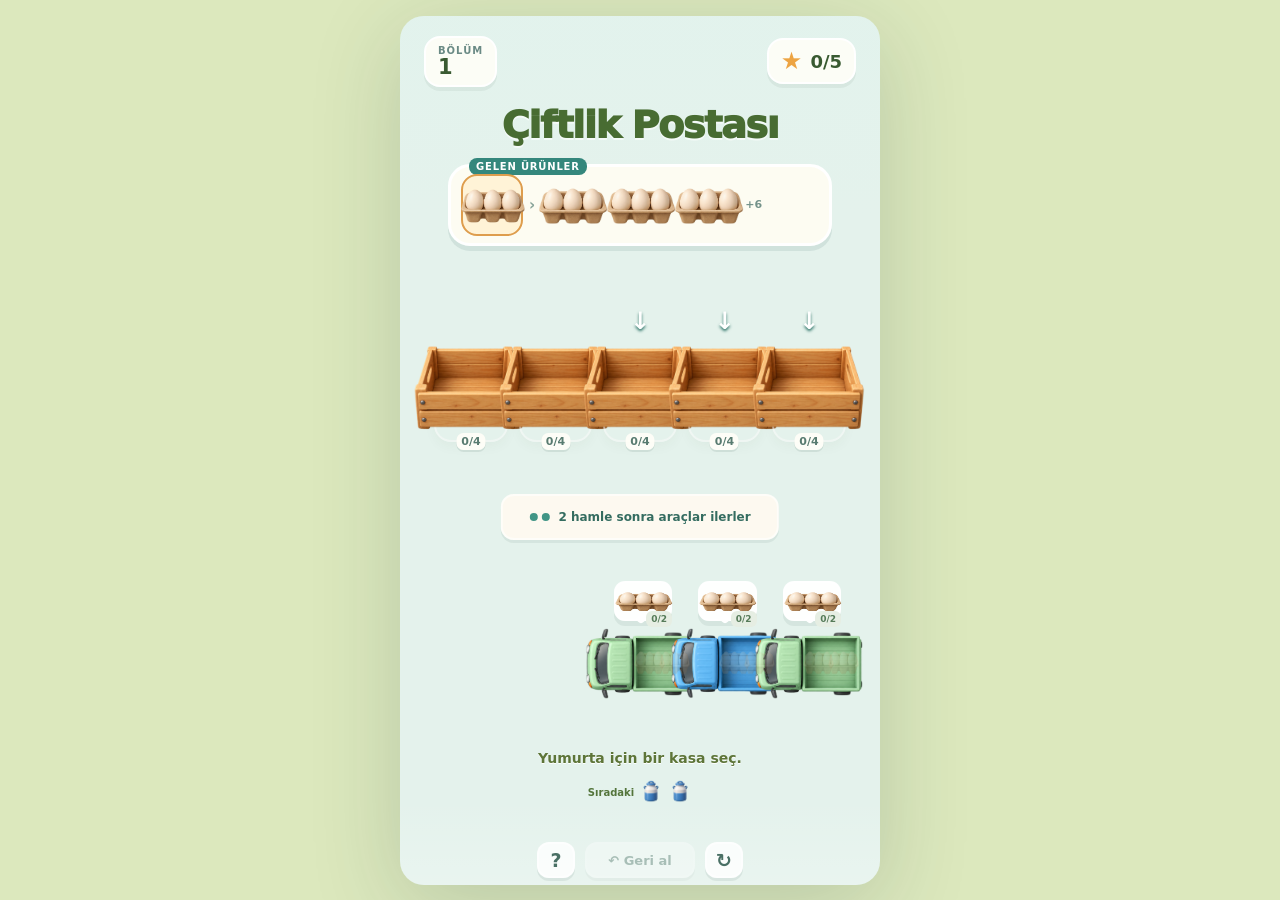
==== games/ciftlik-postasi/index.html @ 49c0c82b "Add the dispatch series: Külah Köşesi and Çiftlik Postası Both builds are the same placement loop un" ====
<!doctype html><html lang="tr"><head><meta charset="utf-8"><meta name="viewport" content="width=device-width, initial-scale=1, viewport-fit=cover"><meta name="theme-color" content="#dce8bd"><title>Çiftlik Postası</title><style>*{box-sizing:border-box}html,body{margin:0;min-height:100%;font-family:ui-rounded,'SF Pro Rounded','Nunito',system-ui,sans-serif;color:#234b4f}body{min-height:100svh;display:grid;place-items:center;background:#dbeeea}button{font:inherit;cursor:pointer;-webkit-tap-highlight-color:transparent;touch-action:manipulation}button:disabled{cursor:default}button:focus-visible{outline:3px solid #ea863e;outline-offset:3px}#game{position:relative;width:min(100vw,calc(100svh * .553),480px);aspect-ratio:420/760;isolation:isolate;overflow:hidden;background:#e4f2ec;border-radius:24px;container-type:inline-size;box-shadow:0 20px 90px #213f4130;user-select:none}body[data-game=farm]{background:#dce8bd;color:#395a31}#scene{position:absolute;inset:0;background:var(--asset0) center/100% 100% no-repeat;z-index:-2}body[data-game=farm] #scene{background-image:var(--asset1)}#scene:after{content:'';position:absolute;inset:0;background:linear-gradient(#dff4ee55,transparent 23%,transparent 90%,#ffffff30)}
.hud{position:absolute;top:2.3%;left:5%;right:5%;display:flex;align-items:center;justify-content:space-between;gap:10px}.level-chip,.goal-chip{background:#fffef8e8;border:2px solid #fff;border-radius:16px;padding:7px 12px;box-shadow:0 4px 0 #385b4b12;display:flex;align-items:center;gap:8px;font-size:clamp(12px,3.5cqw,16px);font-weight:850}.level-chip small{font-size:10px;font-weight:750;display:block;color:#6a8a85;line-height:1.2;letter-spacing:1px}.level-chip strong{font-size:21px;line-height:1}.goal-chip .star{color:#eda443;font-size:24px}.goal-chip strong{font-size:18px}.brand{position:absolute;left:6%;right:6%;top:10%;text-align:center;margin:0;font-weight:950;font-size:clamp(24px,8cqw,38px);letter-spacing:-1.3px;color:#317771;text-shadow:0 2px #fff9}body[data-game=farm] .brand{color:#486c32}.supply{position:absolute;top:18.2%;left:10%;right:10%;height:10%;display:flex;align-items:center;gap:6px;background:#fffdf3ed;border:3px solid #fff;border-radius:22px;padding:7px 10px;box-shadow:0 5px 0 #2d605d1c}.supply-caption{position:absolute;top:-9px;left:18px;background:#34877c;color:white;border-radius:8px;font-size:10px;font-weight:800;padding:3px 7px;letter-spacing:.8px}.supply-piece{position:relative;flex:1;aspect-ratio:1;max-width:62px;min-width:0}.supply-piece:first-of-type{border:2px solid #de9d4d;border-radius:16px;background:#fff3d7}.supply-piece .sprite{transform:scale(1.26)}.supply-next{font-size:15px;font-weight:900;color:#89a49a}.remaining{font-size:11px;white-space:nowrap;font-weight:800;color:#74928a}.sprite{display:block;width:100%;height:100%;background:var(--asset3) no-repeat;background-size:300% 300%;pointer-events:none}.utility{display:block;width:100%;height:100%;background:var(--asset2) no-repeat;background-size:200% 200%;pointer-events:none}
#bins{position:absolute;left:6%;right:6%;top:44%;height:15%;display:flex;gap:0;z-index:4}.bin{position:relative;flex:1;border:0;padding:0;background:none;color:#345954;min-width:0;border-radius:15px}.bin .equipment{position:absolute;inset:-4% -10% -8%;pointer-events:none}.bin .utility{transform:scale(1.23)}.bin .stored{position:absolute;left:14%;right:14%;top:20%;height:54%;display:grid;grid-template-columns:1fr 1fr;grid-template-rows:1fr 1fr;align-content:end;gap:0;pointer-events:none}.stored .sprite{transform:scale(1.45);animation:popIn .2s ease-out}.bin .bin-count{position:absolute;bottom:0;left:50%;transform:translateX(-50%);border-radius:7px;background:#fffef8ed;color:#587b70;font-size:11px;font-weight:900;min-width:29px;padding:2px 4px;box-shadow:0 2px 0 #33564a1c}.bin.no{filter:saturate(.8)}.bin.no .bin-count{color:#9e8676}.bin.ready:before{content:'';position:absolute;inset:12% 9% 0;border-radius:15px;box-shadow:0 0 0 2px #fff8,0 5px 14px #344c2a0d;pointer-events:none}.bin.aim:after{content:'↓';position:absolute;top:-23%;left:0;right:0;text-align:center;font-size:24px;font-weight:900;color:#fff;text-shadow:0 2px 3px #32766b;animation:nudge 1.2s ease-in-out infinite}.bin:active{transform:translateY(3px)}.bin:focus-visible{outline-offset:-5px}.step-chip{position:absolute;top:65%;left:50%;transform:translateX(-50%);min-width:58%;height:5.3%;display:flex;align-items:center;justify-content:center;gap:9px;border-radius:13px;background:#fffaf0eb;color:#346c60;border:2px solid #fff8;box-shadow:0 3px 0 #35594d15;font-size:12px;font-weight:800;white-space:nowrap}.steps{display:flex;gap:4px}.steps i{display:block;width:8px;height:8px;background:#419586;border-radius:50%}.steps i.used{background:#c4d5ce}.step-chip.urgent{color:#a9632d;background:#fff0d7}.step-chip.urgent .steps i:not(.used){background:#d69545}.lane{position:absolute;left:6%;right:6%;top:76.5%;height:16%;z-index:5}.actor{position:absolute;width:20%;height:100%;transition:left .32s cubic-bezier(.2,.8,.3,1),opacity .28s,transform .32s}.portrait{position:absolute;bottom:0;left:2%;width:96%;aspect-ratio:1;pointer-events:none}.portrait .sprite{transform:scale(1.35)}.order{position:absolute;top:-49%;left:11%;width:78%;height:85%;background:#fffffff0;border:2px solid #fffc;border-radius:18px;box-shadow:0 5px 0 #35584d15;z-index:2}.order:after{content:'';position:absolute;bottom:-7px;left:calc(50% - 6px);width:12px;height:12px;background:#fff;border-radius:0 0 4px 0;transform:rotate(45deg);z-index:-1}.order .cone{position:absolute;width:66%;height:49%;bottom:-2%;left:17%;z-index:0}.order .cone .sprite{transform:scale(1.38)}.order .scoop{position:absolute;width:78%;aspect-ratio:1;left:11%;top:13%;z-index:2;opacity:.18;filter:grayscale(.3);transition:opacity .2s}.order .scoop + .scoop{top:-7%;z-index:3}.order .scoop .sprite{transform:scale(1.3)}.order .scoop.on{opacity:1;filter:none}.order .scoop.on.arrived{animation:scoopLand .32s ease-out}.order .want{position:absolute;font-size:9px;bottom:2px;right:-3px;font-weight:900;padding:2px 4px;border-radius:6px;background:#e6eee3;color:#567b59;z-index:4}.actor.full .order{border-color:#76b780}.actor.full .want{background:#579f64;color:white}.actor.full .portrait{animation:happy .5s ease-out}.actor.exiting{transform:translateX(-90%) rotate(-7deg);opacity:0}.actor.entering{opacity:0;transform:translateX(80%)}
.farm .truck{position:absolute;inset:0 -10% -9%;}.farm .truck .utility{transform:scale(1.55)}.farm .cargo{position:absolute;left:43%;right:-4%;top:31%;height:33%;display:flex;gap:1px;z-index:2}.cargo .sprite{flex:1;opacity:.19;transform:scale(1.45)}.cargo .sprite.on{opacity:1}.farm .order{top:-18%;left:19%;height:32%;width:69%;border-radius:11px;display:flex;align-items:center;justify-content:center;padding:2px;gap:0}.farm .order .sprite{width:32px;height:32px;flex:1;transform:scale(1.3)}.farm .order .want{font-size:9px;bottom:-8px;right:-2px}.farm .order:after{width:8px;height:8px;bottom:-4px}.lane.farm{top:74%;height:13%}.hint{position:absolute;top:91.7%;left:5%;right:5%;text-align:center;font-size:clamp(11px,3.2cqw,14px);font-weight:800;color:#42756b;text-shadow:0 1px #fff;min-height:20px;margin:0}body[data-game=farm] .hint{top:88.2%;color:#5d7538}.next-orders{position:absolute;top:92%;left:9%;right:9%;display:flex;align-items:center;justify-content:center;gap:5px;font-size:10px;font-weight:800;color:#54753b}.next-orders .sprite{width:24px;height:24px}.ice .next-orders{display:none}.controls{position:absolute;bottom:1.5%;left:7%;right:7%;display:flex;align-items:center;justify-content:center;gap:10px;z-index:10}.control{border:2px solid #fff9;min-height:36px;border-radius:12px;background:#fffc;box-shadow:0 3px 0 #35584d18;color:#4a7065;font-size:13px;font-weight:850;padding:7px 12px}.control:disabled{opacity:.4}.control.icon{width:38px;padding:5px;font-size:19px}.controls #undo{min-width:110px}.fly{position:absolute;width:46px;height:46px;pointer-events:none;z-index:15}.fly .sprite{transform:scale(1.25)}.reward{position:absolute;pointer-events:none;font-size:22px;font-weight:950;color:#fff;text-shadow:0 2px #47885d;z-index:20;animation:rewardUp .9s ease-out forwards}.modal{position:absolute;inset:0;z-index:30;display:grid;place-items:center;padding:7%;background:#264c4260;backdrop-filter:blur(5px)}.modal[hidden]{display:none}.modal-card{background:#fffcf3;border:4px solid #fff;border-radius:27px;padding:24px 20px;box-shadow:0 12px 0 #315e4020;text-align:center;width:100%;max-height:94%;overflow:auto}.modal h2{font-size:27px;line-height:1.1;margin:8px 0 15px;letter-spacing:-.8px}.modal p{font-size:15px;line-height:1.6;margin:10px 0 20px;color:#58736a}.modal button{border:0;border-radius:14px;padding:13px 16px;background:#377f6e;color:#fff;font-weight:850;font-size:15px;box-shadow:0 4px 0 #285f55;margin:5px}.modal .secondary{background:#e6ecd9;color:#4e6c42;box-shadow:0 4px 0 #c9d4b8}.modal .stars{font-size:35px;color:#e9aa43;letter-spacing:3px}.modal .help-copy{text-align:left}.modal .help-copy p{margin:10px 0;font-size:14px}.load-status{position:absolute;inset:0;display:grid;place-items:center;background:#edf5e5;z-index:50;color:#4b7156;font-weight:800;font-size:18px}.load-status[hidden]{display:none}.ice .next-orders{display:none}.smallnote{font-size:12px;color:#7d937d;margin-top:10px}
@keyframes popIn{from{transform:scale(.8);opacity:.3}to{transform:scale(1.45);opacity:1}}@keyframes nudge{0%,100%{transform:translateY(-3px)}50%{transform:translateY(2px)}}@keyframes scoopLand{0%{transform:translateY(-18px)}65%{transform:scale(1.15,.85)}100%{transform:none}}@keyframes happy{0%,100%{transform:none}30%{transform:translateY(-6px) rotate(-4deg)}70%{transform:translateY(-2px) rotate(3deg)}}@keyframes rewardUp{0%{opacity:0;transform:translateY(12px)}30%{opacity:1}100%{opacity:0;transform:translateY(-40px)}}
@media(max-width:340px){.control{font-size:12px;padding:7px 9px}.brand{font-size:26px}.level-chip,.goal-chip{padding:5px 8px}.step-chip{font-size:11px}.supply{gap:3px;padding:7px}.order{border-radius:13px}}@media(max-height:680px){#game{width:min(100vw,calc(100svh * .553));border-radius:10px}.control{min-height:32px;padding:5px 9px}.hud{top:1.4%}.brand{top:9.2%}.modal p{font-size:14px}}@media(prefers-reduced-motion:reduce){*,*:before,*:after{animation:none!important;transition:none!important}}
/* Scene anchors measured against the selected artwork. */
#bins{top:42.5%;height:12.5%}.bin .equipment{inset:auto;top:0;left:-10%;width:120%;aspect-ratio:1;height:auto}.bin .stored{top:24%;height:44%}.bin .bin-count{bottom:4%}.bin.ready:before{inset:17% 9% 12%}.bin.aim:after{top:-21%}.step-chip{top:58.5%}.lane{top:76%;height:15%}.order{top:-48%}.hint{top:91.5%}.supply{top:17%;height:9.5%}
body[data-game=farm] #bins{top:36.5%;height:14%}body[data-game=farm] .step-chip{top:55%}body[data-game=farm] .lane{top:69%;height:13%}body[data-game=farm] .hint{top:84.5%}body[data-game=farm] .next-orders{top:88%}body[data-game=farm] .bin .stored{top:21%;height:46%}.farm .truck{inset:auto;top:0;left:-10%;width:120%;aspect-ratio:1}.farm .truck .utility{transform:scale(1.2)}.farm .cargo{top:26%;height:30%;left:47%;right:-4%}.farm .order{top:-30%;height:35%}
.controls{bottom:.7%}.hint{top:91.5%}

/* Name, requested amount and remaining scoops are always explicit. */
.order-label{position:absolute;left:-9%;width:118%;top:-34px;padding:4px 2px;background:#fffdf5;border:2px solid #fff;border-radius:10px;box-shadow:0 3px 0 #35584d15;text-align:center;line-height:1.05;z-index:8;color:#315c56;white-space:nowrap}.order-label strong{display:block;font-size:13px;letter-spacing:-.4px}.order-label small{display:block;font-size:11px;margin-top:3px;font-weight:800;color:#785f49}.actor.full .order-label{background:#ecf7e7;border-color:#9bcb96}.actor.full .order-label small{color:#46864a}.order .scoop{opacity:.48;filter:none}.order .scoop.on{opacity:1}.order .want{font-size:10px;padding:3px 5px;right:-3px}.ice .order{width:84%;left:8%}
</style></head><body data-game="farm"><main id="game" class="farm" aria-label="Çiftlik Postası"><div id="scene"></div><div class="hud"><div class="level-chip"><span><small>BÖLÜM</small><strong id="level">1</strong></span></div><div class="goal-chip"><span class="star">★</span><strong id="delivered">0/5</strong></div></div><h1 class="brand">Çiftlik Postası</h1><div id="supply" class="supply"></div><div id="bins" aria-label="Yükleme kasaları"></div><div id="stepChip" class="step-chip"><span id="steps" class="steps"></span><span id="stepText"></span></div><div id="lane" class="lane farm"></div><p id="hint" class="hint" aria-live="polite"></p><div class="next-orders" id="nextOrders"></div><nav class="controls" aria-label="Oyun kontrolleri"><button class="control icon" id="help" aria-label="Nasıl oynanır">?</button><button class="control" id="undo">↶ Geri al</button><button class="control icon" id="retry" aria-label="Bölümü tekrar oyna">↻</button></nav><div class="modal" id="modal" hidden><section class="modal-card" id="modalBody"></section></div><div id="loading" class="load-status">Çiftlik Postası açılıyor…</div></main><script>const BASE='../';</script><script>/* Shared placement/dispatch rules; each game has its own scene and presentation. */
(function(){"use strict";
var PREFILL=3, rng=1;
function rnd(n){rng=(Math.imul(rng,1664525)+1013904223)>>>0;return Math.floor(rng/4294967296*n);}
var SPEED = 2, CAR_CAP = 2;

/* İlk dört bölüm elle yazıldı: 1. bölüm öğretme bölümü — 2 renk, karışım yok,
   yani her sıvı zaten şeritteki arabaya ait. Oyuncu kuralı kaybederek değil,
   çalıştığını görerek öğrenir. */
var EARLY = [
  null,
  { colors:2, cars:5, win:0 },
  { colors:3, cars:6, win:0 },
  { colors:3, cars:6, win:1 },
  { colors:3, cars:7, win:2 }
];

function cfgFor(n){
  var cols = (n < 13) ? 5 : 4;
  var e = EARLY[n];
  /* 1. bölümde şerit SEYREK başlar: 1-2 demo dolu araba, 3-4 boş, 5'te ilk gerçek
     araba. Dolu şerit "her şey hazır" izlenimi verip oyuncuyu bastırıyordu. */
  var prefill = PREFILL;
  if(e) return { colors:e.colors, cols:5, cap:4, speed:SPEED, cars:e.cars, win:e.win, prefill:prefill };
  return {
    colors : 3,
    cols   : cols,
    cap    : 4,
    speed  : SPEED,
    prefill: prefill,
    cars   : Math.min(14, 6 + Math.floor(n/2)),
    /* 4 sütunda tampon azaldığı için pencere tavanı da 3'e iner;
       zorluk artışı sütun kaybından geliyor, karışımı üstüne yığmaya gerek yok. */
    win    : Math.min(cols === 4 ? 3 : 4, Math.floor(n/3) + 1)
  };
}

/* greedy çözücü — SADECE yapısal Evet/Hayır kontrolü.
   Zorluk ölçüsü değildir; çözücü fail-oranı gerçek winrate'i yansıtmaz. */
function solvable(cfg, src, res){
  var i, s, C = cfg.cols;
  var tubes = []; for(i=0;i<C;i++) tubes.push({c:null,n:0});
  var lane = []; for(i=0;i<C;i++) lane.push(null);
  var q = src.map(function(c){ return {c:c.c, cap:c.cap, fill:0}; });
  var qi = 0;
  for(s=C-1; s>=C-cfg.prefill && qi<q.length; s--) lane[s] = q[qi++];
  var strikes=0, ri=0, tick=0, guard=0;

  function drain(){
    for(var s=0;s<C;s++){
      var car=lane[s], tb=tubes[s];
      if(car && tb.n>0 && tb.c===car.c && car.fill<car.cap){
        var k=Math.min(car.cap-car.fill, tb.n);
        car.fill+=k; tb.n-=k; if(tb.n===0) tb.c=null;
      }
    }
  }
  function advance(){
    if(lane[0] && lane[0].fill<lane[0].cap) strikes++;
    for(var s=0;s<C-1;s++) lane[s]=lane[s+1];
    lane[C-1] = (qi<q.length) ? q[qi++] : null;
    drain();
  }
  function laneEmpty(){ for(var s=0;s<C;s++) if(lane[s]) return false; return true; }

  while(ri<res.length && guard++<6000){
    var c=res[ri], pick=-1;
    for(s=0;s<C;s++){                             // 1) hizadaki muhtaç araba
      var car=lane[s], tb=tubes[s];
      if(car && car.c===c && car.fill<car.cap && tb.n<cfg.cap && (tb.n===0||tb.c===c)){ pick=s; break; }
    }
    if(pick<0) for(s=0;s<C;s++)                   // 2) aynı renk, yer var
      if(tubes[s].c===c && tubes[s].n<cfg.cap){ pick=s; break; }
    if(pick<0) for(s=0;s<C;s++)                   // 3) boş tüp
      if(tubes[s].n===0){ pick=s; break; }
    if(pick<0) return false;
    tubes[pick].c=c; tubes[pick].n++; ri++;
    drain();
    if(++tick>=cfg.speed){ tick=0; advance(); }
    if(strikes>0) return false;
  }
  while(guard++<6000){
    var done=true; for(i=0;i<C;i++) if(tubes[i].n>0) done=false;
    if(done) return true;
    if(qi>=q.length && laneEmpty()) return false;
    advance();
    if(strikes>0) return false;
  }
  return false;
}

/* Hedef pencereyle başlar; üretemezse pencereyi BİRER BİRER kısar.
   Doğrudan 0'a düşmek geç bölümleri kolaylaştırıyordu — eğri ters dönüyordu. */
function buildLevel(n){
  var cfg = cfgFor(n), w, attempt, i, k;
  for(w = cfg.win; w >= 0; w--){
    for(attempt=0; attempt<150; attempt++){
      var q=[];
      for(i=0;i<cfg.cars;i++) q.push({id:i, c:rnd(cfg.colors), cap:CAR_CAP, fill:0});
      var res=[];
      for(i=0;i<q.length;i++) for(k=0;k<q[i].cap;k++) res.push(q[i].c);
      if(w>0) for(i=0;i<res.length;i++){
        var j=i+rnd(w+1);
        if(j<res.length){ var t=res[i]; res[i]=res[j]; res[j]=t; }
      }
      if(solvable(cfg,q,res)) return {cfg:cfg, q:q, res:res, win:w, tries:attempt+1};
    }
  }
  return null;
}


class Core{
 constructor(level){this.start(level||1)}
 start(n){rng=(20260908+n*7919)>>>0;let l=buildLevel(n);if(!l)throw new Error("Bölüm hazırlanamadı");this.s={level:n,cfg:l.cfg,res:l.res,ri:0,bins:Array.from({length:l.cfg.cols},()=>({c:null,n:0})),lane:Array(l.cfg.cols).fill(null),queue:l.q.map((o,i)=>({...o,id:i})),qi:0,tick:0,moves:0,delivered:0,total:l.q.length,over:null};this.history=[];for(let i=l.cfg.cols-1;i>=l.cfg.cols-l.cfg.prefill;i--)this.s.lane[i]=this.s.queue[this.s.qi++];}
 head(){return this.s.res[this.s.ri]??-1}
 can(i){let b=this.s.bins[i],c=this.head();return !this.s.over&&c>=0&&b&&b.n<4&&(!b.n||b.c===c)}
 any(){return this.s.bins.some((_,i)=>this.can(i))}
 drain(events){this.s.lane.forEach((o,i)=>{let b=this.s.bins[i];if(o&&b.n&&b.c===o.c&&o.fill<o.cap){let k=Math.min(b.n,o.cap-o.fill);let before=o.fill;o.fill+=k;b.n-=k;if(!b.n)b.c=null;events.push({type:"serve",col:i,c:o.c,id:o.id,amount:k,from:before});if(o.fill===o.cap){this.s.delivered++;events.push({type:"complete",col:i,id:o.id,c:o.c});}}});}
 shift(events){let out=this.s.lane[0];if(out){events.push({type:"exit",id:out.id,ok:out.fill===out.cap});if(out.fill<out.cap)this.s.over="miss";}this.s.lane.shift();this.s.lane.push(this.s.queue[this.s.qi++]||null);events.push({type:"shift"});this.drain(events)}
 check(){if(this.s.over)return;if(this.s.delivered===this.s.total){this.s.over="win";return;}if(!this.any()){let progress=this.s.bins.some(b=>b.n&&[...this.s.lane,...this.s.queue.slice(this.s.qi)].some(o=>o&&o.c===b.c&&o.fill<o.cap));if(!progress)this.s.over="lock";}}
 place(i){if(!this.can(i))return [];this.history.push(JSON.stringify(this.s));if(this.history.length>5)this.history.shift();let c=this.head(),b=this.s.bins[i];this.s.ri++;b.c=c;b.n++;this.s.moves++;let ev=[{type:"place",col:i,c}];this.drain(ev);if(++this.s.tick===2){this.s.tick=0;this.shift(ev)}this.check();return ev;}
 auto(){let ev=[];if(this.s.over||this.any())return ev;this.s.tick=0;this.shift(ev);this.check();return ev}
 undo(){if(!this.history.length)return false;this.s=JSON.parse(this.history.pop());return true}
}
window.GameCore=Core;
})();
</script><script>const EMBED_ASSETS={"assets/farm-scene.png": "[data-uri]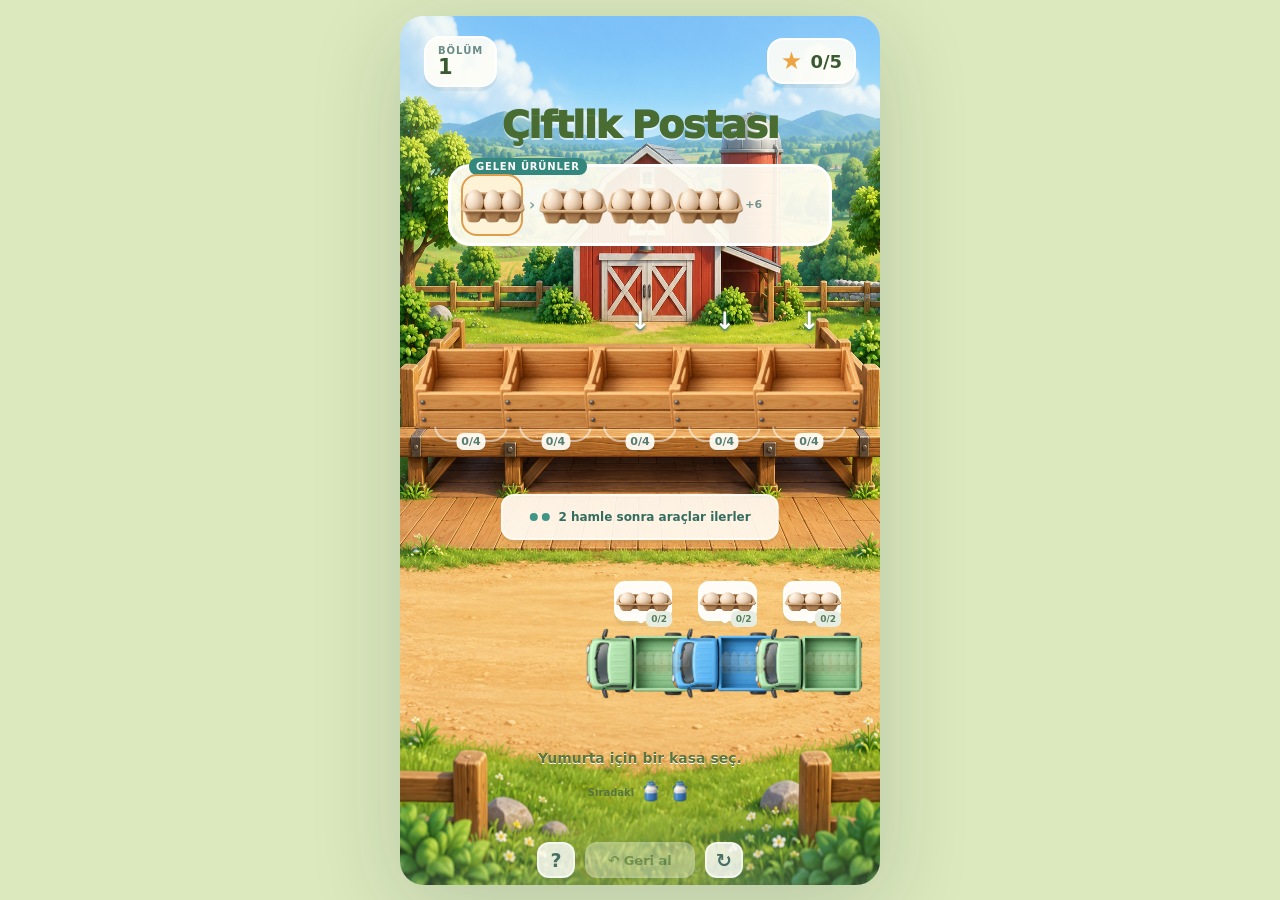
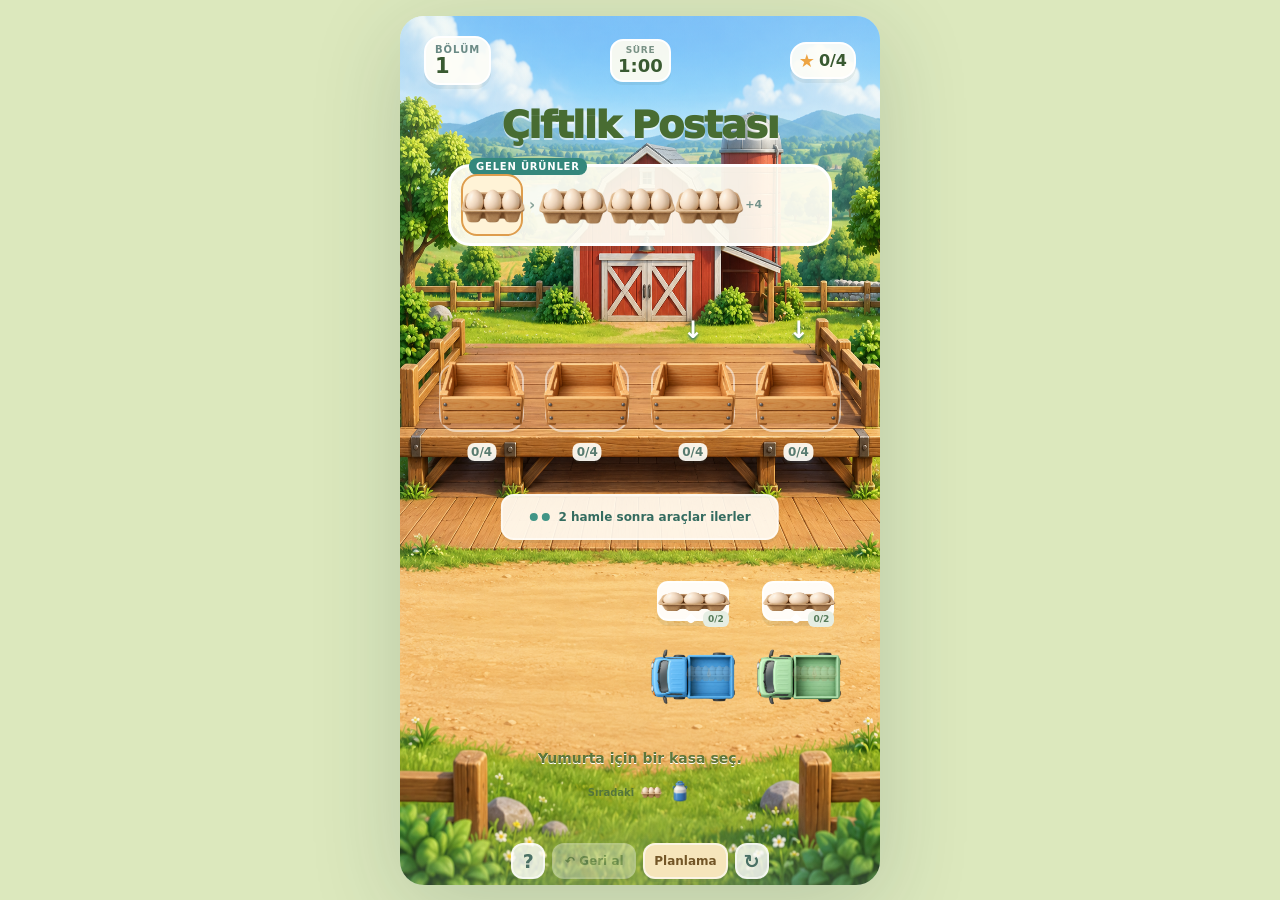
